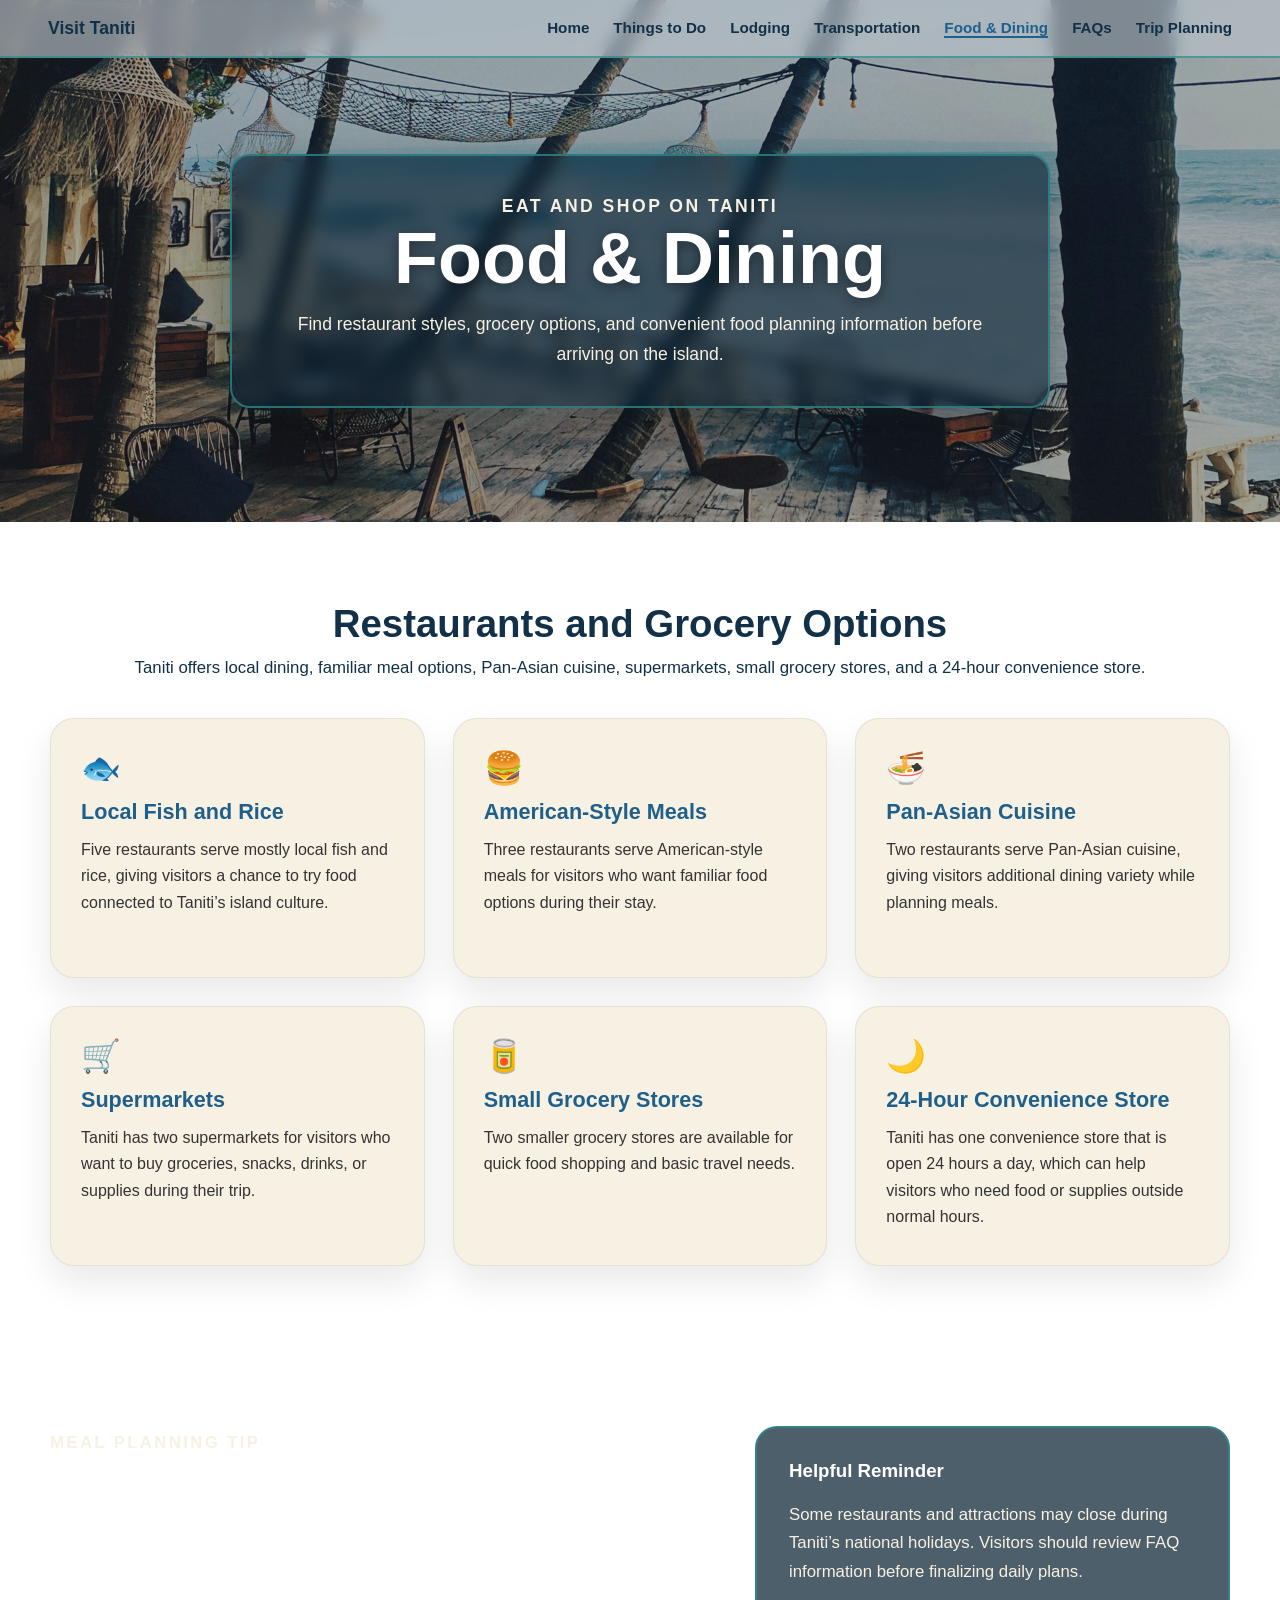
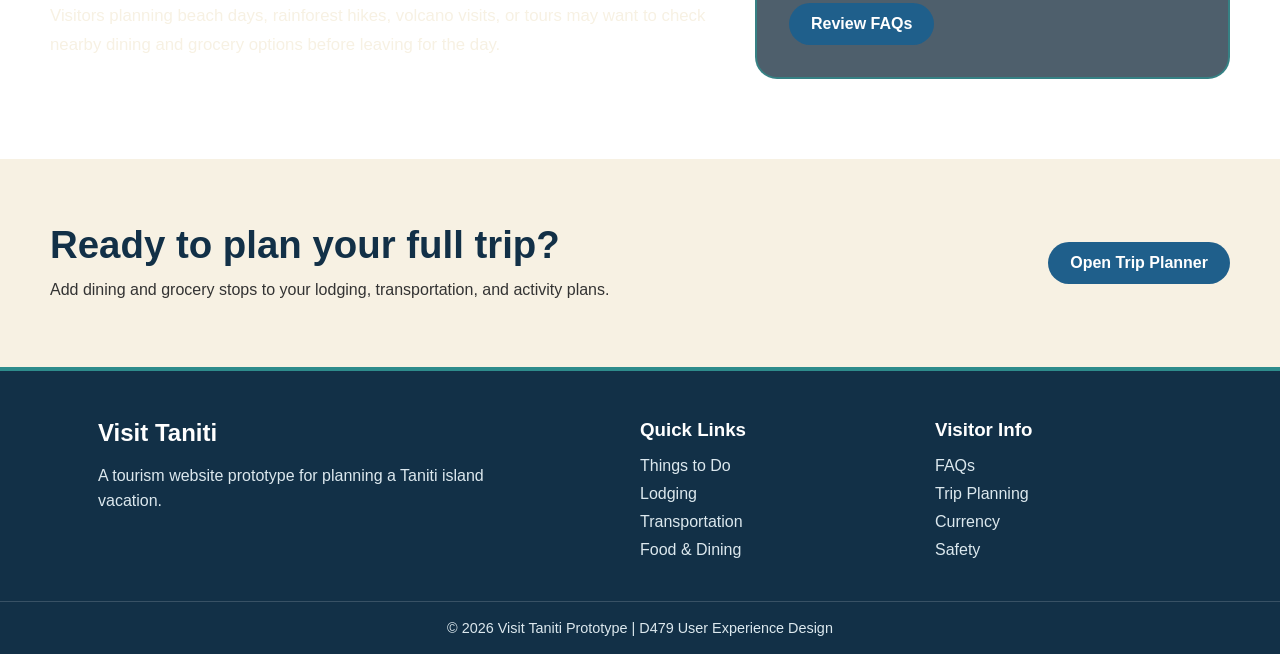
==== dining.html @ 5170da63 "Build food & dining page" ====
<!DOCTYPE html>
<html lang="en">
<head>
  <meta charset="UTF-8" />
  <meta name="viewport" content="width=device-width, initial-scale=1.0" />
  <title>Visit Taniti | Food & Dining</title>
  <link rel="stylesheet" href="styles.css" />
</head>

<body>
  <header class="site-header">
    <nav class="navbar" aria-label="Main navigation">
      <a class="logo" href="index.html">Visit Taniti</a>

      <ul class="nav-links">
        <li><a href="index.html">Home</a></li>
        <li><a href="things-to-do.html">Things to Do</a></li>
        <li><a href="lodging.html">Lodging</a></li>
        <li><a href="transportation.html">Transportation</a></li>
        <li><a class="active" href="dining.html">Food & Dining</a></li>
        <li><a href="faqs.html">FAQs</a></li>
        <li><a href="plan-trip.html">Trip Planning</a></li>
      </ul>
    </nav>
  </header>

  <main>
    <section class="page-hero dining-hero">
      <div class="page-hero-content">
        <p class="eyebrow">Eat and Shop on Taniti</p>
        <h1>Food & Dining</h1>
        <p>
          Find restaurant styles, grocery options, and convenient food planning
          information before arriving on the island.
        </p>
      </div>
    </section>

    <section class="content-section">
      <div class="section-heading">
        <h2>Restaurants and Grocery Options</h2>
        <p>
          Taniti offers local dining, familiar meal options, Pan-Asian cuisine,
          supermarkets, small grocery stores, and a 24-hour convenience store.
        </p>
      </div>

      <div class="dining-grid">
        <article class="detail-card">
          <span class="detail-icon">🐟</span>
          <h3>Local Fish and Rice</h3>
          <p>
            Five restaurants serve mostly local fish and rice, giving visitors
            a chance to try food connected to Taniti’s island culture.
          </p>
        </article>

        <article class="detail-card">
          <span class="detail-icon">🍔</span>
          <h3>American-Style Meals</h3>
          <p>
            Three restaurants serve American-style meals for visitors who want
            familiar food options during their stay.
          </p>
        </article>

        <article class="detail-card">
          <span class="detail-icon">🍜</span>
          <h3>Pan-Asian Cuisine</h3>
          <p>
            Two restaurants serve Pan-Asian cuisine, giving visitors additional
            dining variety while planning meals.
          </p>
        </article>

        <article class="detail-card">
          <span class="detail-icon">🛒</span>
          <h3>Supermarkets</h3>
          <p>
            Taniti has two supermarkets for visitors who want to buy groceries,
            snacks, drinks, or supplies during their trip.
          </p>
        </article>

        <article class="detail-card">
          <span class="detail-icon">🥫</span>
          <h3>Small Grocery Stores</h3>
          <p>
            Two smaller grocery stores are available for quick food shopping
            and basic travel needs.
          </p>
        </article>

        <article class="detail-card">
          <span class="detail-icon">🌙</span>
          <h3>24-Hour Convenience Store</h3>
          <p>
            Taniti has one convenience store that is open 24 hours a day, which
            can help visitors who need food or supplies outside normal hours.
          </p>
        </article>
      </div>
    </section>

    <section class="split-info-section dining-feature">
      <div class="split-info-content">
        <div>
          <p class="eyebrow">Meal Planning Tip</p>
          <h2>Plan meals around your activities</h2>
          <p>
            Visitors planning beach days, rainforest hikes, volcano visits, or
            tours may want to check nearby dining and grocery options before
            leaving for the day.
          </p>
        </div>

        <div class="trip-tip-box">
          <h3>Helpful Reminder</h3>
          <p>
            Some restaurants and attractions may close during Taniti’s national
            holidays. Visitors should review FAQ information before finalizing
            daily plans.
          </p>
          <a class="btn primary" href="faqs.html">Review FAQs</a>
        </div>
      </div>
    </section>

    <section class="planning-cta">
      <div class="wide-container cta-content">
        <div>
          <h2>Ready to plan your full trip?</h2>
          <p>
            Add dining and grocery stops to your lodging, transportation, and
            activity plans.
          </p>
        </div>

        <a class="btn primary" href="plan-trip.html">Open Trip Planner</a>
      </div>
    </section>
  </main>

  <footer class="site-footer">
    <div class="footer-grid">
      <div class="footer-brand">
        <h2>Visit Taniti</h2>
        <p>
          A tourism website prototype for planning a Taniti island vacation.
        </p>
      </div>

      <div class="footer-column">
        <h3>Quick Links</h3>
        <a href="things-to-do.html">Things to Do</a>
        <a href="lodging.html">Lodging</a>
        <a href="transportation.html">Transportation</a>
        <a href="dining.html">Food & Dining</a>
      </div>

      <div class="footer-column">
        <h3>Visitor Info</h3>
        <a href="faqs.html">FAQs</a>
        <a href="plan-trip.html">Trip Planning</a>
        <a href="faqs.html#currency">Currency</a>
        <a href="faqs.html#safety">Safety</a>
      </div>
    </div>

    <div class="footer-bottom">
      <p>© 2026 Visit Taniti Prototype | D479 User Experience Design</p>
    </div>
  </footer>
</body>
</html>
---- styles.css ----
* {
  box-sizing: border-box;
}

html,
body {
  margin: 0;
  padding: 0;
  width: 100%;
  min-height: 100%;
  font-family: Arial, Helvetica, sans-serif;
  color: #123047;
}

body {
  overflow-x: hidden;
  background: #ffffff;
}

/* Transparent top header */
.site-header {
  position: fixed;
  top: 0;
  left: 0;
  width: 100%;
  z-index: 1000;
  background: rgba(187, 196, 203, 0.65);
  backdrop-filter: blur(8px);
  border-bottom: 2px solid rgba(46, 140, 140, 0.75);
}

.navbar {
  width: 100%;
  min-height: 56px;
  padding: 0 48px;
  display: flex;
  align-items: center;
  justify-content: space-between;
}

.logo {
  color: #123047;
  font-size: 1.1rem;
  font-weight: 700;
  text-decoration: none;
  white-space: nowrap;
}

.nav-links {
  list-style: none;
  display: flex;
  gap: 24px;
  margin: 0;
  padding: 0;
}

.nav-links a {
  color: #123047;
  text-decoration: none;
  font-size: 0.95rem;
  font-weight: 700;
}

.nav-links a:hover,
.nav-links a.active {
  color: #1f5f8b;
  border-bottom: 2px solid #1f5f8b;
}

/* Full-screen hero area */
.hero {
  min-height: 100vh;
  width: 100%;

  background:
    linear-gradient(rgba(8, 26, 40, 0.25), rgba(8, 26, 40, 0.25)),
    url("images/hero-image.jpg");

  background-size: cover;
  background-position: center center;
  background-repeat: no-repeat;
  background-attachment: fixed;

  display: flex;
  align-items: center;
  justify-content: center;
  padding: 96px 24px 48px;
}

.hero-center {
  max-width: 760px;
  text-align: center;
  padding: 42px;
  background: rgba(10, 34, 52, 0.45);
  border: 2px solid rgba(46, 140, 140, 0.75);
  border-radius: 18px;
  backdrop-filter: blur(8px);
  box-shadow:
    0 24px 60px rgba(0, 0, 0, 0.35),
    0 0 0 1px rgba(46, 140, 140, 0.15),
    0 0 22px rgba(46, 140, 140, 0.18);
}

.hero-center h1 {
  margin: 0 0 16px;
  font-size: clamp(2.4rem, 6vw, 5rem);
  line-height: 1;
  color: #ffffff;
  text-shadow: 0 3px 14px rgba(0, 0, 0, 0.45);
}

.hero-center p {
  font-size: 1.1rem;
  line-height: 1.6;
  color: #f7f1e3;
}

.eyebrow {
  margin: 0 0 10px;
  text-transform: uppercase;
  letter-spacing: 0.14em;
  font-size: 0.8rem;
  font-weight: 700;
  color: #8fd3ff;
}

.hero-buttons {
  display: flex;
  justify-content: center;
  gap: 16px;
  flex-wrap: wrap;
  margin-top: 24px;
}

.btn {
  display: inline-block;
  padding: 12px 22px;
  border-radius: 999px;
  text-decoration: none;
  font-weight: 700;
}

.btn.primary {
  background: #1f5f8b;
  color: #ffffff;
}

.btn.primary:hover {
  background: #2E8C8C;
}

.btn.secondary {
  background: rgba(255, 255, 255, 0.9);
  color: #123047;
  border: 1px solid rgba(255, 255, 255, 0.85);
}

.btn.secondary:hover {
  background: #2E8C8C;
}

/* Gray/parallax-style bar from your wireframe */
.parallax-bar {
  width: 100%;
  padding: 56px 24px;
  text-align: center;
  background: #123047;
  color: #ffffff;
}

.parallax-bar h2 {
  margin: 0 0 12px;
  font-size: clamp(1.6rem, 3vw, 2.4rem);
}

.parallax-bar p {
  max-width: 800px;
  margin: 0 auto;
  font-size: 1.05rem;
  line-height: 1.6;
}

/* Main card section */
.card-section {
  width: 100%;
  padding: 60px 48px;
  background: #ffffff;
}

.section-heading {
  text-align: center;
  margin-bottom: 40px;
}

.section-heading h2 {
  margin: 0 0 12px;
  font-size: clamp(1.8rem, 3vw, 2.6rem);
  color: #123047;
}

.section-heading p {
  margin: 0;
  color: #123047;
  font-size: 1.05rem;
}

.card-grid {
  width: min(1180px, 100%);
  margin: 0 auto;
  display: grid;
  grid-template-columns: repeat(3, 1fr);
  gap: 30px;
}

.image-card {
  min-height: 340px;
  border-radius: 24px;
  overflow: hidden;
  background: #f7f1e3;
  color: #ffffff;
  text-decoration: none;
  position: relative;
  box-shadow: 0 18px 40px rgba(0, 0, 0, 0.16);
  transition: transform 0.2s ease, box-shadow 0.2s ease;
}

.image-card:hover {
  transform: translateY(-6px);
  box-shadow: 0 24px 54px rgba(0, 0, 0, 0.22);
}

.image-card img {
  width: 100%;
  height: 100%;
  min-height: 340px;
  object-fit: cover;
  display: block;
  filter: saturate(0.95);
  transition: transform 0.25s ease;
}

.image-card:hover img {
  transform: scale(1.04);
}

.image-card::after {
  content: "";
  position: absolute;
  inset: 0;
  background: linear-gradient(
    to top,
    rgba(8, 26, 40, 0.88),
    rgba(8, 26, 40, 0.32),
    rgba(8, 26, 40, 0.08)
  );
}

.image-card-content {
  position: absolute;
  left: 0;
  right: 0;
  bottom: 0;
  z-index: 1;
  padding: 26px;
}

.image-card-content h3 {
  margin: 0 0 10px;
  font-size: 1.45rem;
  color: #ffffff;
}

.image-card-content p {
  margin: 0;
  line-height: 1.5;
  color: #f7f1e3;
}

/* Responsive cards */
@media (max-width: 1000px) {
  .card-grid {
    grid-template-columns: repeat(2, 1fr);
  }
}

@media (max-width: 650px) {
  .card-section {
    padding: 64px 22px;
  }

  .card-grid {
    grid-template-columns: 1fr;
  }
}

/* Info strip */
.info-strip {
  width: 100%;
  min-height: 340px;
  padding: 90px 24px;
  text-align: center;
  color: #ffffff;

  background:
    linear-gradient(rgba(8, 26, 40, 0.58), rgba(8, 26, 40, 0.58)),
    url("images/faq-bar.jpg");

  background-size: cover;
  background-position: center 45%;
  background-repeat: no-repeat;
  background-attachment: fixed;

  display: flex;
  flex-direction: column;
  align-items: center;
  justify-content: center;

  border-top: 4px solid #2e8c8c;
  
}

.info-strip h2 {
  margin: 0 0 16px;
  font-size: clamp(1.8rem, 3vw, 2.8rem);
  color: #ffffff;
  text-shadow: 0 3px 12px rgba(0, 0, 0, 0.45);
}

.info-strip p {
  max-width: 820px;
  margin: 0 auto 28px;
  line-height: 1.7;
  font-size: 1.08rem;
  color: #f7f1e3;
  text-shadow: 0 2px 10px rgba(0, 0, 0, 0.45);
}

/* Footer */
.site-footer {
  width: 100%;
  background: #123047;
  color: #f7f1e3;
  border-top: 4px solid #2e8c8c;
}

.footer-grid {
  width: min(1180px, 100%);
  margin: 0 auto;
  padding: 48px 48px 32px;
  display: grid;
  grid-template-columns: 2fr 1fr 1fr;
  gap: 48px;
}

.footer-brand h2,
.footer-column h3 {
  margin: 0 0 16px;
  color: #ffffff;
}

.footer-brand p {
  max-width: 420px;
  margin: 0;
  line-height: 1.6;
  color: #dce8ee;
}

.footer-column a {
  display: block;
  color: #dce8ee;
  text-decoration: none;
  margin-bottom: 10px;
}

.footer-column a:hover {
  color: #8fd3ff;
  text-decoration: underline;
}

.footer-bottom {
  border-top: 1px solid rgba(255, 255, 255, 0.16);
  padding: 18px 48px;
  text-align: center;
}

.footer-bottom p {
  margin: 0;
  color: #dce8ee;
  font-size: 0.9rem;
}

@media (max-width: 850px) {
  .footer-grid {
    grid-template-columns: 1fr;
    padding: 40px 24px 28px;
    gap: 28px;
  }

  .footer-bottom {
    padding: 18px 24px;
  }
}

/* Responsive scaling */
@media (max-width: 850px) {
  .navbar {
    padding: 0 20px;
    align-items: flex-start;
    flex-direction: column;
    gap: 8px;
    padding-top: 12px;
    padding-bottom: 12px;
  }
@media (max-width: 850px) {
  .info-strip {
    background-attachment: scroll;
    min-height: 320px;
    padding: 72px 22px;
  }
}

  .nav-links {
    flex-wrap: wrap;
    gap: 12px 18px;
  }

  .card-grid,
  .site-footer {
    grid-template-columns: 1fr;
  }

  .hero {
    background-attachment: scroll;
  }
}

/* -----------------------------------
   Shared interior page hero
----------------------------------- */

.page-hero {
  width: 100%;
  min-height: 58vh;
  padding: 120px 24px 80px;
  display: flex;
  align-items: center;
  justify-content: center;
  text-align: center;
  color: #ffffff;
}

.faq-hero {
  background:
    linear-gradient(rgba(8, 26, 40, 0.55), rgba(8, 26, 40, 0.55)),
    url("images/faq-bar.jpg");
  background-size: cover;
  background-position: center 45%;
  background-repeat: no-repeat;
  background-attachment: fixed;
}

.page-hero-content {
  max-width: 820px;
  padding: 36px;
  background: rgba(10, 34, 52, 0.62);
  border: 2px solid rgba(46, 140, 140, 0.75);
  border-radius: 20px;
  backdrop-filter: blur(8px);
  box-shadow:
    0 24px 60px rgba(0, 0, 0, 0.35),
    0 0 22px rgba(46, 140, 140, 0.18);
}

.page-hero-content h1 {
  margin: 0 0 16px;
  font-size: clamp(2.4rem, 6vw, 4.5rem);
  line-height: 1;
  color: #ffffff;
  text-shadow: 0 3px 14px rgba(0, 0, 0, 0.45);
}

.page-hero-content p {
  margin: 0;
  font-size: 1.1rem;
  line-height: 1.7;
  color: #f7f1e3;
}

/* -----------------------------------
   FAQ accordion section
----------------------------------- */

.faq-section {
  width: 100%;
  padding: 80px 24px;
  background: #ffffff;
}

.faq-list {
  width: min(920px, 100%);
  margin: 0 auto;
  display: grid;
  gap: 18px;
}

.faq-item {
  border: 1px solid rgba(18, 48, 71, 0.16);
  border-radius: 18px;
  overflow: hidden;
  background: #f7f1e3;
  box-shadow: 0 12px 28px rgba(0, 0, 0, 0.07);
}

.faq-question {
  width: 100%;
  padding: 22px 24px;
  border: none;
  background: #ffffff;
  color: #123047;
  font-size: 1.05rem;
  font-weight: 700;
  font-family: inherit;
  text-align: left;
  cursor: pointer;
  display: flex;
  align-items: center;
  justify-content: space-between;
  gap: 16px;
}

.faq-question span {
  width: 30px;
  height: 30px;
  border-radius: 50%;
  background: #2e8c8c;
  color: #ffffff;
  font-size: 1.3rem;
  line-height: 30px;
  text-align: center;
  flex-shrink: 0;
}

.faq-question:hover {
  background: #f3f8f8;
}

.faq-answer {
  display: none;
  padding: 0 24px 24px;
  background: #ffffff;
}

.faq-answer p {
  margin: 0;
  color: #333333;
  line-height: 1.7;
}

.faq-item.open .faq-answer {
  display: block;
}

.faq-item.open .faq-question span {
  background: #1f5f8b;
}

/* -----------------------------------
   Planning CTA
----------------------------------- */

.planning-cta {
  width: 100%;
  padding: 64px 48px;
  background: #f7f1e3;
}

.wide-container {
  width: min(1180px, 100%);
  margin: 0 auto;
}

.cta-content {
  display: flex;
  align-items: center;
  justify-content: space-between;
  gap: 32px;
}

.cta-content h2 {
  margin: 0 0 10px;
  color: #123047;
  font-size: clamp(1.8rem, 3vw, 2.6rem);
}

.cta-content p {
  max-width: 720px;
  margin: 0;
  color: #333333;
  line-height: 1.6;
}

/* -----------------------------------
    Responsive FAQ page
----------------------------------- */

@media (max-width: 850px) {
  .page-hero {
    min-height: 52vh;
    padding: 120px 20px 64px;
  }

  .faq-hero {
    background-attachment: scroll;
  }

  .page-hero-content {
    padding: 28px;
  }

  .faq-section {
    padding: 64px 20px;
  }

  .faq-question {
    padding: 20px;
    font-size: 1rem;
  }

  .faq-answer {
    padding: 0 20px 22px;
  }

  .planning-cta {
    padding: 56px 24px;
  }

  .cta-content {
    align-items: flex-start;
    flex-direction: column;
  }
}

/* -----------------------------------
   Transportation page
----------------------------------- */

.transportation-hero {
  background:
    linear-gradient(rgba(8, 26, 40, 0.35), rgba(8, 26, 40, 0.35)),
    url("images/transportation.jpg");
  background-size: cover;
  background-position: center;
  background-repeat: no-repeat;
  background-attachment: fixed;
}

.content-section {
  width: 100%;
  padding: 80px 48px;
  background: #ffffff;
}

.transport-grid {
  width: min(1180px, 100%);
  margin: 0 auto;
  display: grid;
  grid-template-columns: repeat(3, 1fr);
  gap: 28px;
}

.detail-card {
  min-height: 260px;
  padding: 30px;
  border-radius: 24px;
  background: #f7f1e3;
  color: #123047;
  box-shadow: 0 16px 36px rgba(0, 0, 0, 0.09);
  border: 1px solid rgba(18, 48, 71, 0.08);
}

.detail-card h3 {
  margin: 12px 0 12px;
  color: #1f5f8b;
  font-size: 1.35rem;
}

.detail-card p {
  margin: 0;
  color: #333333;
  line-height: 1.65;
}

.detail-icon {
  font-size: 2rem;
}

.highlight-card {
  border: 2px solid rgba(46, 140, 140, 0.75);
  background: #f3fbfb;
}

.split-info-section {
  width: 100%;
  padding: 80px 38px;
  background:
    linear-gradient(rgba(8, 26, 40, 0.35), rgba(8, 26, 40, 0.35)),
    url("images/transportation.jpg");
  background-size: cover;
  background-position: center bottom;
  background-repeat: no-repeat;
  background-attachment: fixed;
  color: #ffffff;
}

.split-info-content {
  width: min(1180px, 100%);
  margin: 0 auto;
  display: grid;
  grid-template-columns: 1.4fr 1fr;
  gap: 40px;
  align-items: center;
}

.split-info-content h2 {
  margin: 0 0 16px;
  font-size: clamp(2rem, 4vw, 3.3rem);
  color: #ffffff;
}

.split-info-content p {
  color: #f7f1e3;
  line-height: 1.7;
  font-size: 1.05rem;
}

.trip-tip-box {
  padding: 32px;
  background: rgba(10, 34, 52, 0.72);
  border: 2px solid rgba(46, 140, 140, 0.75);
  border-radius: 22px;
  backdrop-filter: blur(8px);
}

.trip-tip-box h3 {
  margin-top: 0;
  color: #ffffff;
}

/* Responsive transportation page */
@media (max-width: 1000px) {
  .transport-grid {
    grid-template-columns: repeat(2, 1fr);
  }

  .split-info-content {
    grid-template-columns: 1fr;
  }
}

@media (max-width: 650px) {
  .transportation-hero {
    background-attachment: scroll;
  }

  .content-section {
    padding: 64px 22px;
  }

  .transport-grid {
    grid-template-columns: 1fr;
  }

  .split-info-section {
    padding: 64px 22px;
  }
}

/* -----------------------------------
   Things to Do page
----------------------------------- */

.things-hero {
  background:
    linear-gradient(rgba(8, 26, 40, 0.35), rgba(8, 26, 40, 0.35)),
    url("images/things-to-do.jpg");
  background-size: cover;
  background-position: center;
  background-repeat: no-repeat;
  background-attachment: fixed;
}

.activity-grid {
  width: min(1180px, 100%);
  margin: 0 auto;
  display: grid;
  grid-template-columns: repeat(3, 1fr);
  gap: 28px;
}

.things-feature {
  background:
    linear-gradient(rgba(8, 26, 40, 0.35), rgba(8, 26, 40, 0.35)),
    url("images/hero-image.jpg");
  background-size: cover;
  background-position: center;
  background-repeat: no-repeat;
}

/* Responsive Things to Do page */
@media (max-width: 1000px) {
  .activity-grid {
    grid-template-columns: repeat(2, 1fr);
  }
}

@media (max-width: 650px) {
  .things-hero {
    background-attachment: scroll;
  }

  .activity-grid {
    grid-template-columns: 1fr;
  }
}

/* -----------------------------------
   Lodging page
----------------------------------- */

.lodging-hero {
  background:
    linear-gradient(rgba(8, 26, 40, 0.35), rgba(8, 26, 40, 0.35)),
    url("images/lodging-hero.jpg");
  background-size: cover;
  background-position: center;
  background-repeat: no-repeat;
  background-attachment: fixed;
}

.lodging-grid {
  width: min(1180px, 100%);
  margin: 0 auto;
  display: grid;
  grid-template-columns: repeat(3, 1fr);
  gap: 28px;
}

.lodging-feature {
  background:
    linear-gradient(rgba(8, 26, 40, 0.35), rgba(8, 26, 40, 0.35)),
    url("images/lodging.jpg");
  background-size: cover;
  background-position: center;
  background-repeat: no-repeat;
  background-attachment: fixed;
}

/* Responsive Lodging page */
@media (max-width: 1000px) {
  .lodging-grid {
    grid-template-columns: repeat(2, 1fr);
  }
}

@media (max-width: 650px) {
  .lodging-hero {
    background-attachment: scroll;
  }

  .lodging-grid {
    grid-template-columns: 1fr;
  }
}

/* -----------------------------------
   Food & Dining page
----------------------------------- */

.dining-hero {
  background:
    linear-gradient(rgba(8, 26, 40, 0.35), rgba(8, 26, 40, 0.35)),
    url("images/dining.jpg");
  background-size: cover;
  background-position: center 60%;
  background-repeat: no-repeat;
  background-attachment: fixed;
}

.dining-grid {
  width: min(1180px, 100%);
  margin: 0 auto;
  display: grid;
  grid-template-columns: repeat(3, 1fr);
  gap: 28px;
}

.dining-feature {
  background:
    linear-gradient(rgba(8, 26, 40, 0.35), rgba(8, 26, 40, 0.35)),
    url("images/dinner.jpg");
  background-size: cover;
  background-position: center;
  background-repeat: no-repeat;
  background-attachment: fixed;
}

/* Responsive Food & Dining page */
@media (max-width: 1000px) {
  .dining-grid {
    grid-template-columns: repeat(2, 1fr);
  }
}

@media (max-width: 650px) {
  .dining-hero {
    background-attachment: scroll;
  }

  .dining-grid {
    grid-template-columns: 1fr;
  }
}
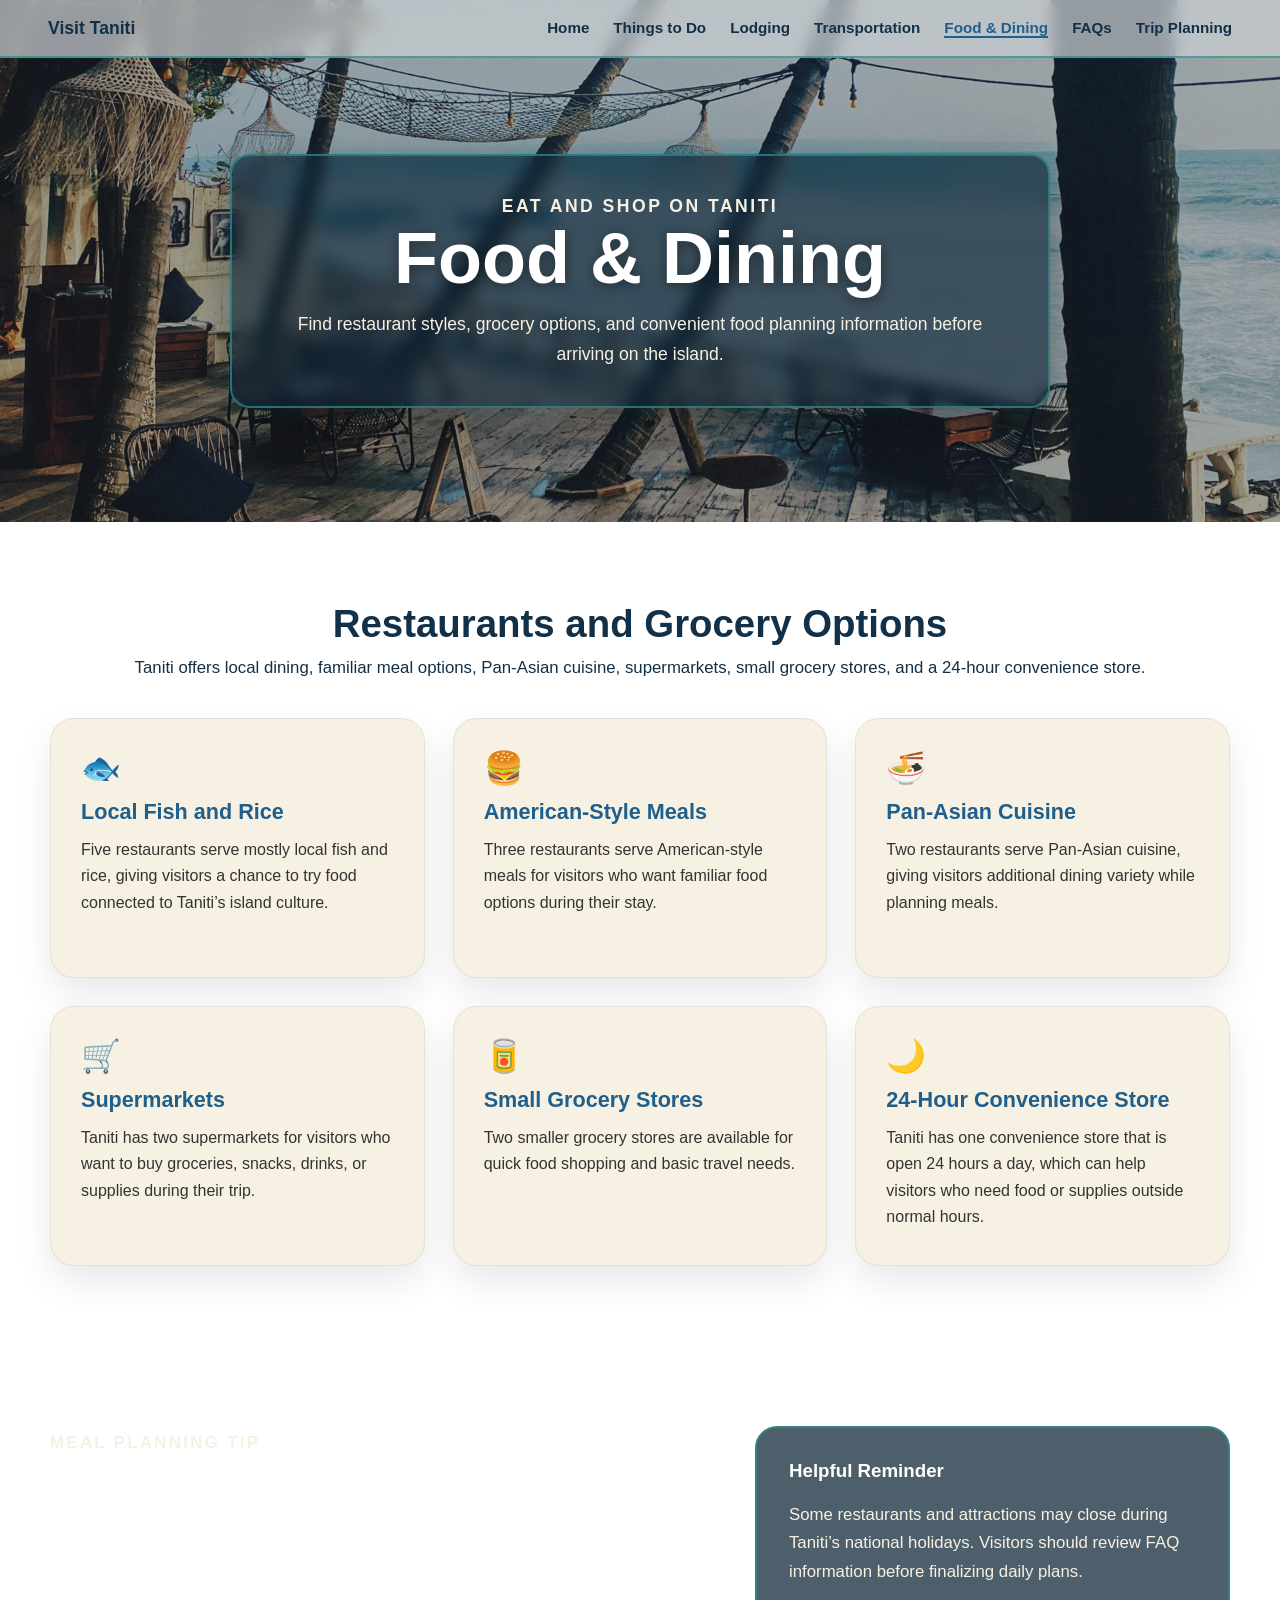
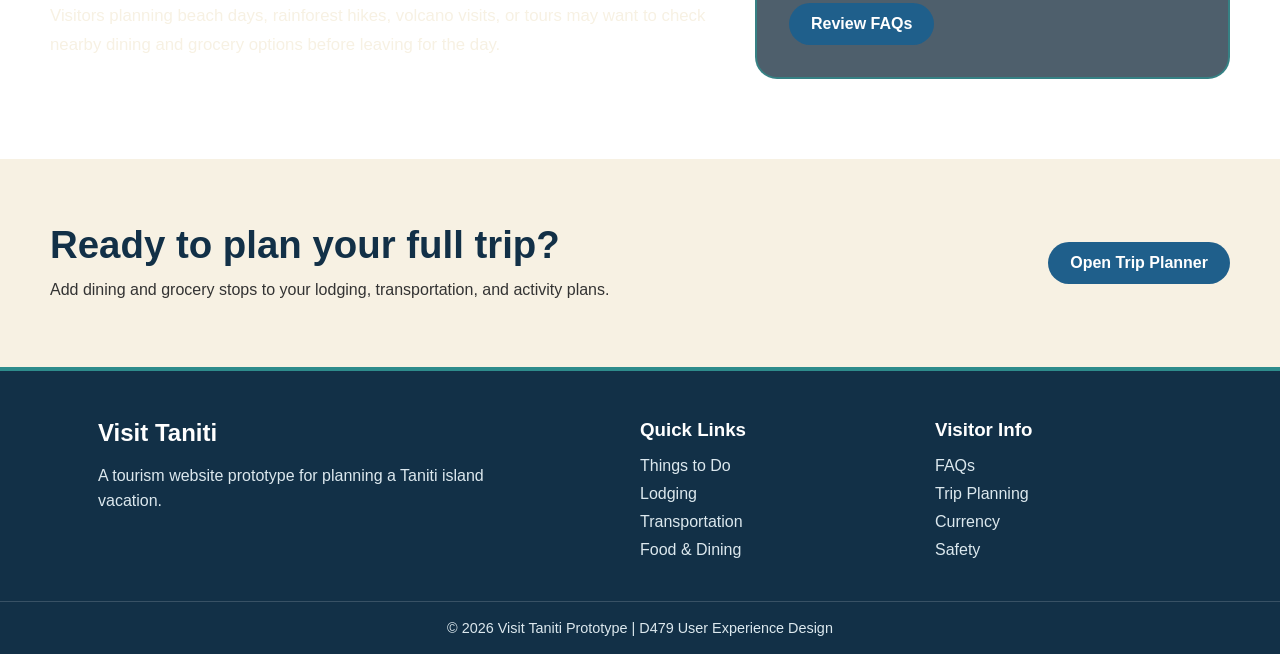
==== commit 064b3be9: "Added favicon" ====
--- a/dining.html
+++ b/dining.html
@@ -4,6 +4,7 @@
   <meta charset="UTF-8" />
   <meta name="viewport" content="width=device-width, initial-scale=1.0" />
   <title>Visit Taniti | Food & Dining</title>
+  <link rel="icon" type="image/svg+xml" href="images/favicon.svg">
   <link rel="stylesheet" href="styles.css" />
 </head>
 
--- a/styles.css
+++ b/styles.css
@@ -24,7 +24,7 @@
   left: 0;
   width: 100%;
   z-index: 1000;
-  background: rgba(187, 196, 203, 0.65);
+  background: rgba(206, 210, 213, 0.70);
   backdrop-filter: blur(8px);
   border-bottom: 2px solid rgba(46, 140, 140, 0.75);
 }
@@ -44,6 +44,11 @@
   font-weight: 700;
   text-decoration: none;
   white-space: nowrap;
+  transition: color 0.2s ease;
+}
+
+.logo:hover {
+  color: #1f5f8b;
 }
 
 .nav-links {
@@ -782,9 +787,9 @@
 .things-hero {
   background:
     linear-gradient(rgba(8, 26, 40, 0.35), rgba(8, 26, 40, 0.35)),
-    url("images/things-to-do.jpg");
-  background-size: cover;
-  background-position: center;
+    url("images/activites.jpg");
+  background-size: cover;
+  background-position: center bottom;
   background-repeat: no-repeat;
   background-attachment: fixed;
 }
@@ -800,10 +805,11 @@
 .things-feature {
   background:
     linear-gradient(rgba(8, 26, 40, 0.35), rgba(8, 26, 40, 0.35)),
-    url("images/hero-image.jpg");
+    url("images/beach-to-do.jpg");
   background-size: cover;
   background-position: center;
   background-repeat: no-repeat;
+  background-attachment: fixed;
 }
 
 /* Responsive Things to Do page */
@@ -919,4 +925,147 @@
   .dining-grid {
     grid-template-columns: 1fr;
   }
+}
+
+/* -----------------------------------
+   Trip Planning page
+----------------------------------- */
+
+.plan-hero {
+  background:
+    linear-gradient(rgba(8, 26, 40, 0.55), rgba(8, 26, 40, 0.55)),
+    url("images/planning.jpg");
+  background-size: cover;
+  background-position: center;
+  background-repeat: no-repeat;
+  background-attachment: fixed;
+}
+
+.planning-steps-grid {
+  width: min(1180px, 100%);
+  margin: 0 auto;
+  display: grid;
+  grid-template-columns: repeat(5, 1fr);
+  gap: 22px;
+}
+
+.planning-step-card {
+  min-height: 280px;
+  padding: 26px;
+  border-radius: 24px;
+  background: #f7f1e3;
+  color: #123047;
+  text-decoration: none;
+  border: 2px solid rgba(46, 140, 140, 0.55);
+  box-shadow: 0 16px 36px rgba(0, 0, 0, 0.09);
+  transition: transform 0.2s ease, box-shadow 0.2s ease;
+}
+
+.planning-step-card:hover {
+  transform: translateY(-6px);
+  box-shadow: 0 24px 54px rgba(0, 0, 0, 0.18);
+}
+
+.planning-step-card:hover .step-number {
+  background: #2e8c8c;
+}
+
+.step-number {
+  width: 42px;
+  height: 42px;
+  border-radius: 50%;
+  background: #1f5f8b;
+  color: #ffffff;
+  display: inline-flex;
+  align-items: center;
+  justify-content: center;
+  font-weight: 800;
+  margin-bottom: 16px;
+  transition: background 0.2s ease;
+}
+
+.planning-step-card h3 {
+  margin: 0 0 12px;
+  color: #1f5f8b;
+  font-size: 1.25rem;
+}
+
+.planning-step-card p {
+  margin: 0;
+  color: #333333;
+  line-height: 1.6;
+}
+
+.checklist-section {
+  width: 100%;
+  padding: 80px 48px;
+  background: #f3f8f8;
+}
+
+.checklist-card {
+  width: min(820px, 100%);
+  margin: 0 auto;
+  padding: 34px;
+  border-radius: 24px;
+  background: #ffffff;
+  border: 2px solid rgba(46, 140, 140, 0.55);
+  box-shadow: 0 16px 36px rgba(0, 0, 0, 0.09);
+  display: grid;
+  gap: 18px;
+}
+
+.checklist-card label {
+  display: flex;
+  align-items: center;
+  gap: 14px;
+  color: #123047;
+  font-size: 1.05rem;
+  line-height: 1.5;
+}
+
+.checklist-card input {
+  width: 20px;
+  height: 20px;
+  accent-color: #2e8c8c;
+}
+
+.plan-feature {
+  background:
+    linear-gradient(rgba(8, 26, 40, 0.65), rgba(8, 26, 40, 0.65)),
+    url("images/trip-planning.jpg");
+  background-size: cover;
+  background-position: center;
+  background-repeat: no-repeat;
+  background-attachment: fixed;
+}
+
+/* Responsive Trip Planning page */
+@media (max-width: 1100px) {
+  .planning-steps-grid {
+    grid-template-columns: repeat(3, 1fr);
+  }
+}
+
+@media (max-width: 800px) {
+  .planning-steps-grid {
+    grid-template-columns: repeat(2, 1fr);
+  }
+
+  .checklist-section {
+    padding: 64px 22px;
+  }
+}
+
+@media (max-width: 550px) {
+  .plan-hero {
+    background-attachment: scroll;
+  }
+
+  .planning-steps-grid {
+    grid-template-columns: 1fr;
+  }
+
+  .checklist-card {
+    padding: 26px;
+  }
 }
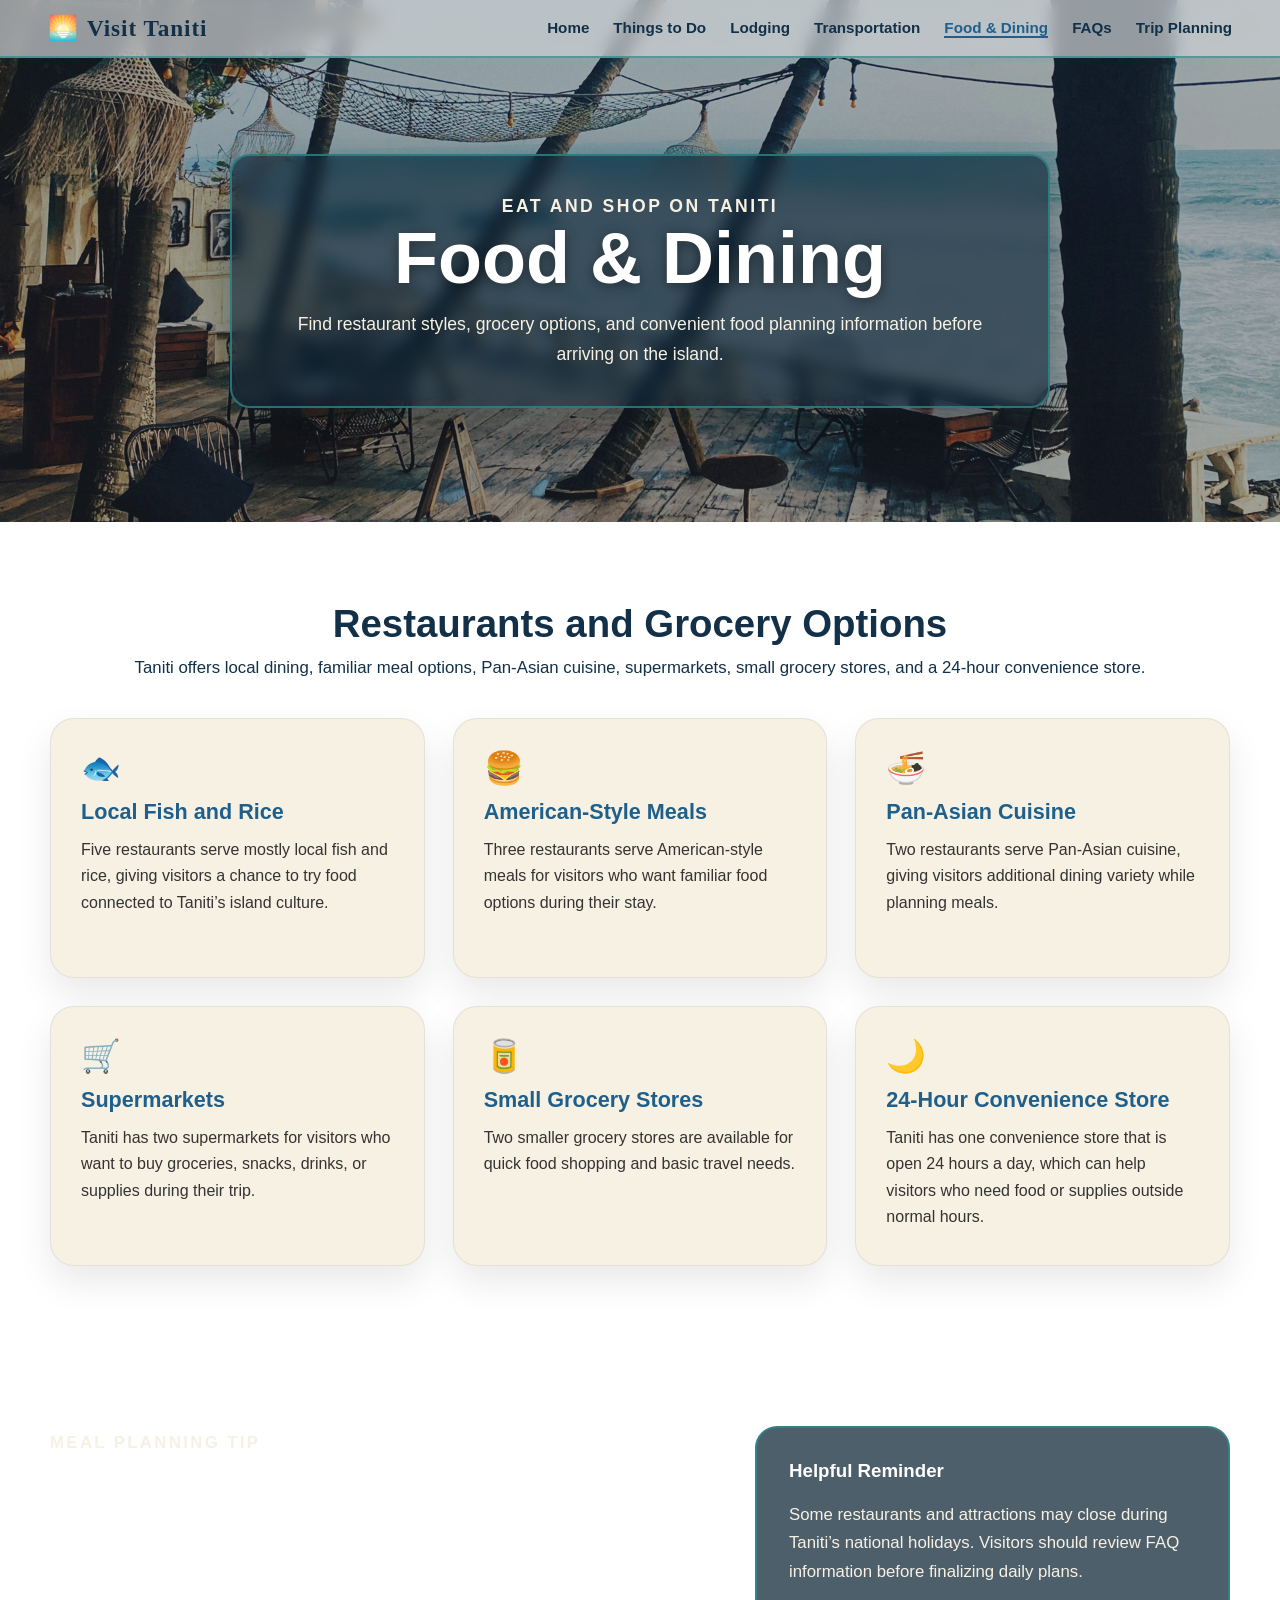
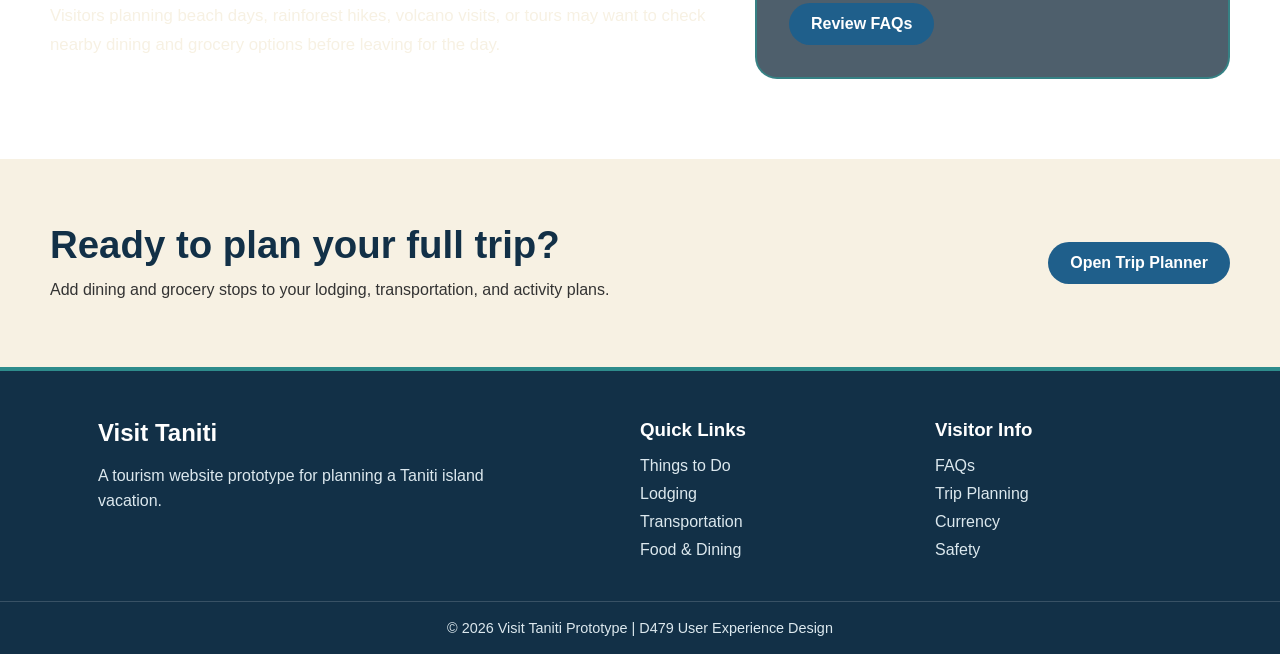
==== commit b12e31b1: "Adjust Visit Taniti and change favicon" ====
--- a/dining.html
+++ b/dining.html
@@ -4,7 +4,7 @@
   <meta charset="UTF-8" />
   <meta name="viewport" content="width=device-width, initial-scale=1.0" />
   <title>Visit Taniti | Food & Dining</title>
-  <link rel="icon" type="image/svg+xml" href="images/favicon.svg">
+  <link rel="icon" type="image/svg+xml" href="images/favicon.png?v=2">
   <link rel="stylesheet" href="styles.css" />
 </head>
 
--- a/styles.css
+++ b/styles.css
@@ -40,15 +40,26 @@
 
 .logo {
   color: #123047;
-  font-size: 1.1rem;
-  font-weight: 700;
+  font-family: Georgia, "Times New Roman", serif;
+  font-size: 1.45rem;
+  font-weight: 800;
   text-decoration: none;
   white-space: nowrap;
-  transition: color 0.2s ease;
+  letter-spacing: 0.04em;
+  display: inline-flex;
+  align-items: center;
+  gap: 8px;
+  transition: color 0.2s ease, transform 0.2s ease;
+}
+
+.logo::before {
+  content: "🌅";
+  font-size: 1.5rem;
 }
 
 .logo:hover {
   color: #1f5f8b;
+  transform: translateY(-1px);
 }
 
 .nav-links {
